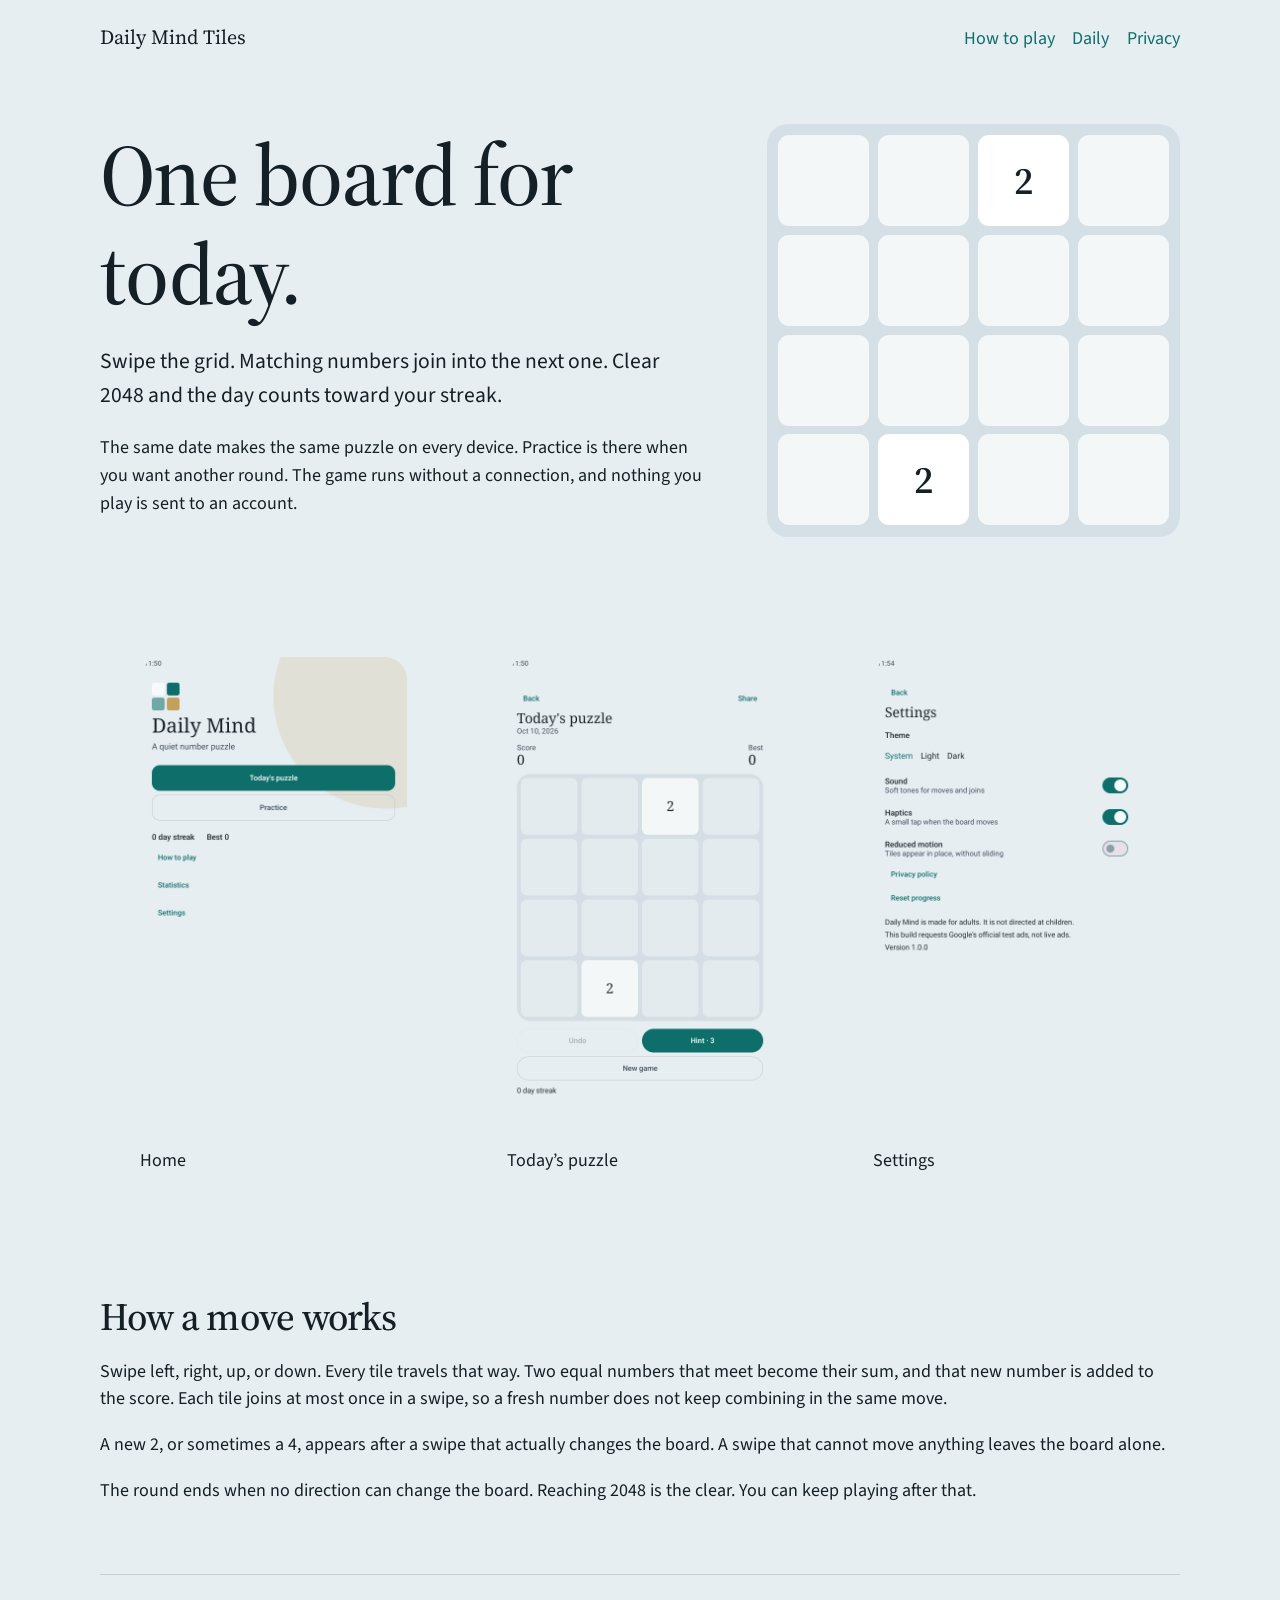
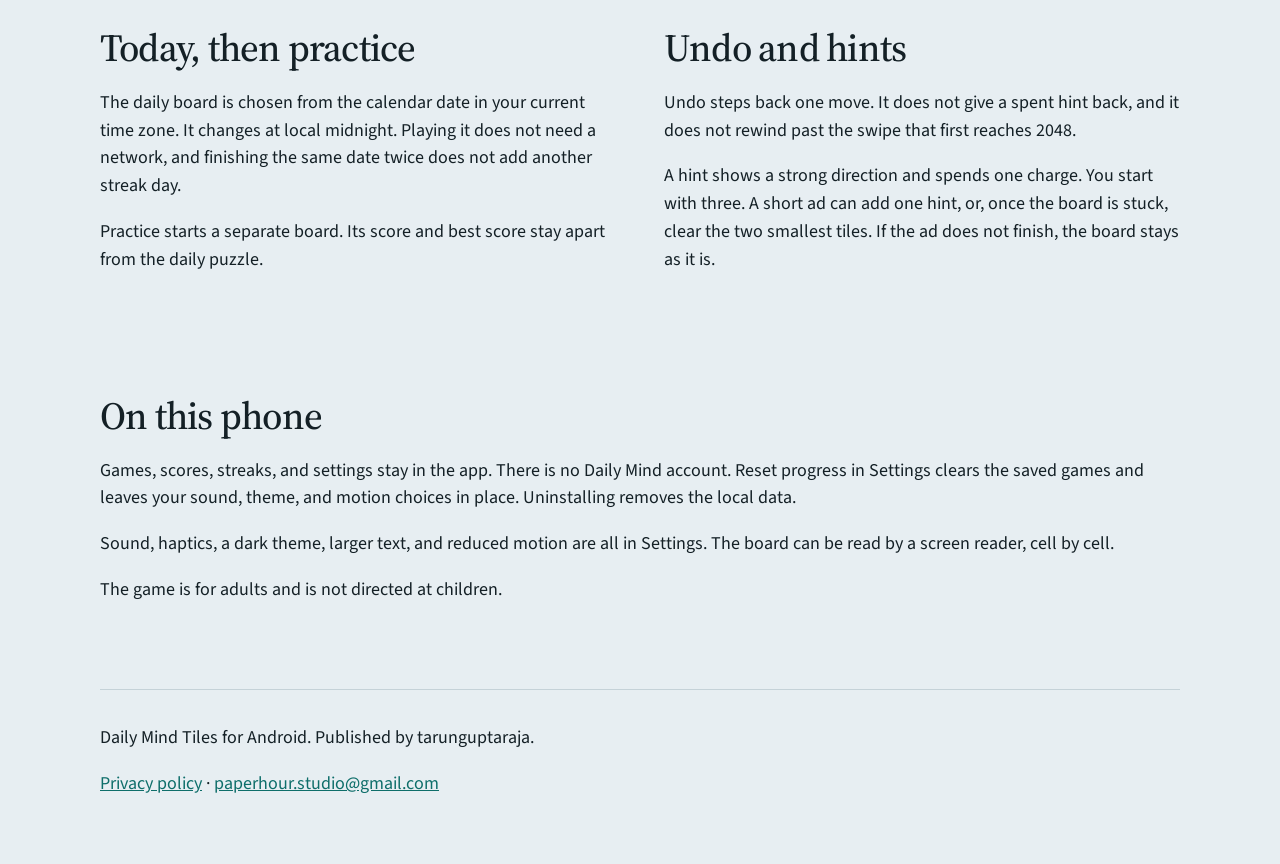
==== index.html @ 405fe765 "Publish the Daily Mind Tiles site." ====
<!DOCTYPE html>
<html lang="en">
<head>
  <meta charset="utf-8">
  <meta name="viewport" content="width=device-width, initial-scale=1">
  <title>Daily Mind Tiles</title>
  <meta name="description" content="Daily Mind Tiles is a quiet 4×4 number puzzle for Android. One daily board, offline play, and an optional rewarded hint.">
  <link rel="icon" href="favicon.svg" type="image/svg+xml">
  <link rel="preconnect" href="https://fonts.googleapis.com">
  <link rel="preconnect" href="https://fonts.gstatic.com" crossorigin>
  <link href="https://fonts.googleapis.com/css2?family=Source+Sans+3:ital,wght@0,400;0,600;1,400&family=Source+Serif+4:opsz,wght@8..60,500;8..60,600&display=swap" rel="stylesheet">
  <link rel="stylesheet" href="styles.css">
</head>
<body>
  <header class="top">
    <a class="word" href="./">Daily Mind Tiles</a>
    <nav>
      <a href="#play">How to play</a>
      <a href="#daily">Daily</a>
      <a href="privacy/">Privacy</a>
    </nav>
  </header>

  <main>
    <section class="hero">
      <div>
        <h1>One board for today.</h1>
        <p class="lead">Swipe the grid. Matching numbers join into the next one. Clear 2048 and the day counts toward your streak.</p>
        <p>The same date makes the same puzzle on every device. Practice is there when you want another round. The game runs without a connection, and nothing you play is sent to an account.</p>
      </div>
      <div class="board" role="img" aria-label="A 4 by 4 board with a 2 in the third cell of the first row and a 2 in the second cell of the last row.">
        <span></span><span></span><b>2</b><span></span>
        <span></span><span></span><span></span><span></span>
        <span></span><span></span><span></span><span></span>
        <span></span><b>2</b><span></span><span></span>
      </div>
    </section>

    <section class="shots" aria-label="Screens from the game">
      <figure>
        <img src="images/home.png" alt="Home screen with Today’s puzzle, Practice, a streak, and links to how to play, statistics, and settings.">
        <figcaption>Home</figcaption>
      </figure>
      <figure>
        <img src="images/board.png" alt="Today’s puzzle on 10 October 2026, with two tiles showing 2, score zero, undo, and three hints.">
        <figcaption>Today’s puzzle</figcaption>
      </figure>
      <figure>
        <img src="images/settings.png" alt="Settings for theme, sound, haptics, reduced motion, privacy, and reset.">
        <figcaption>Settings</figcaption>
      </figure>
    </section>

    <section id="play">
      <h2>How a move works</h2>
      <p>Swipe left, right, up, or down. Every tile travels that way. Two equal numbers that meet become their sum, and that new number is added to the score. Each tile joins at most once in a swipe, so a fresh number does not keep combining in the same move.</p>
      <p>A new 2, or sometimes a 4, appears after a swipe that actually changes the board. A swipe that cannot move anything leaves the board alone.</p>
      <p>The round ends when no direction can change the board. Reaching 2048 is the clear. You can keep playing after that.</p>
    </section>

    <section id="daily" class="split">
      <div>
        <h2>Today, then practice</h2>
        <p>The daily board is chosen from the calendar date in your current time zone. It changes at local midnight. Playing it does not need a network, and finishing the same date twice does not add another streak day.</p>
        <p>Practice starts a separate board. Its score and best score stay apart from the daily puzzle.</p>
      </div>
      <div>
        <h2>Undo and hints</h2>
        <p>Undo steps back one move. It does not give a spent hint back, and it does not rewind past the swipe that first reaches 2048.</p>
        <p>A hint shows a strong direction and spends one charge. You start with three. A short ad can add one hint, or, once the board is stuck, clear the two smallest tiles. If the ad does not finish, the board stays as it is.</p>
      </div>
    </section>

    <section>
      <h2>On this phone</h2>
      <p>Games, scores, streaks, and settings stay in the app. There is no Daily Mind account. Reset progress in Settings clears the saved games and leaves your sound, theme, and motion choices in place. Uninstalling removes the local data.</p>
      <p>Sound, haptics, a dark theme, larger text, and reduced motion are all in Settings. The board can be read by a screen reader, cell by cell.</p>
      <p>The game is for adults and is not directed at children.</p>
    </section>
  </main>

  <footer>
    <p>Daily Mind Tiles for Android. Published by tarunguptaraja.</p>
    <p><a href="privacy/">Privacy policy</a> · <a href="mailto:paperhour.studio@gmail.com">paperhour.studio@gmail.com</a></p>
  </footer>
</body>
</html>
---- styles.css ----
:root {
  --ink: #142026;
  --mist: #e7eef2;
  --paper: #f7fafb;
  --teal: #0e6e6a;
  --sand: #c4a15a;
  --line: #c5d2d8;
  --empty: #f3f7f8;
}

* { box-sizing: border-box; }

html { scroll-behavior: smooth; }

body {
  margin: 0;
  background: var(--mist);
  color: var(--ink);
  font-family: "Source Sans 3", "Segoe UI", sans-serif;
  font-size: 1.125rem;
  line-height: 1.55;
}

a { color: var(--teal); }
a:focus-visible, .word:focus-visible {
  outline: 3px solid var(--sand);
  outline-offset: 3px;
}

.top, main, footer {
  width: min(1080px, calc(100% - 2.5rem));
  margin-inline: auto;
}

.top {
  display: flex;
  justify-content: space-between;
  align-items: baseline;
  gap: 1.5rem;
  padding: 1.4rem 0 0.2rem;
}

.word {
  color: var(--ink);
  font-family: "Source Serif 4", Georgia, serif;
  font-size: 1.25rem;
  text-decoration: none;
}

nav { display: flex; gap: 1.1rem; }
nav a { text-decoration: none; }

h1, h2 {
  font-family: "Source Serif 4", Georgia, serif;
  font-weight: 500;
  letter-spacing: -0.02em;
  line-height: 1.15;
}

h1 { font-size: clamp(3rem, 7vw, 5.4rem); margin: 0 0 1rem; }
h2 { font-size: clamp(1.8rem, 3vw, 2.4rem); margin: 0 0 0.7rem; }

.lead { font-size: 1.35rem; max-width: 36rem; }

main { padding: 2rem 0 1rem; }
main section { padding: 3.2rem 0; }

.hero {
  display: grid;
  grid-template-columns: minmax(0, 1.2fr) minmax(16rem, 0.8fr);
  gap: 3rem;
  align-items: center;
  padding-top: 2.2rem;
}

.board {
  display: grid;
  grid-template-columns: repeat(4, 1fr);
  gap: 0.55rem;
  padding: 0.7rem;
  background: #d5e0e6;
  border-radius: 1.3rem;
}

.board span, .board b {
  aspect-ratio: 1;
  border-radius: 0.7rem;
  display: grid;
  place-items: center;
}

.board span { background: var(--empty); }
.board b {
  background: white;
  color: var(--ink);
  font-family: "Source Serif 4", Georgia, serif;
  font-size: clamp(1.8rem, 3vw, 2.6rem);
  font-weight: 600;
}

.shots {
  display: grid;
  grid-template-columns: repeat(3, minmax(0, 1fr));
  gap: 1.25rem;
  align-items: start;
}

.shots img {
  width: 100%;
  height: auto;
  border-radius: 1.4rem;
  background: white;
}

figcaption { margin-top: 0.45rem; }

.split {
  display: grid;
  grid-template-columns: 1fr 1fr;
  gap: 3rem;
  border-top: 1px solid var(--line);
}

footer {
  padding: 1rem 0 3rem;
  border-top: 1px solid var(--line);
}

@media (max-width: 800px) {
  .hero, .shots, .split { grid-template-columns: 1fr; }
  .top { align-items: flex-start; flex-direction: column; }
  .shots { grid-auto-flow: column; grid-auto-columns: 70%; grid-template-columns: none; overflow-x: auto; }
}

@media (prefers-reduced-motion: reduce) {
  html { scroll-behavior: auto; }
}
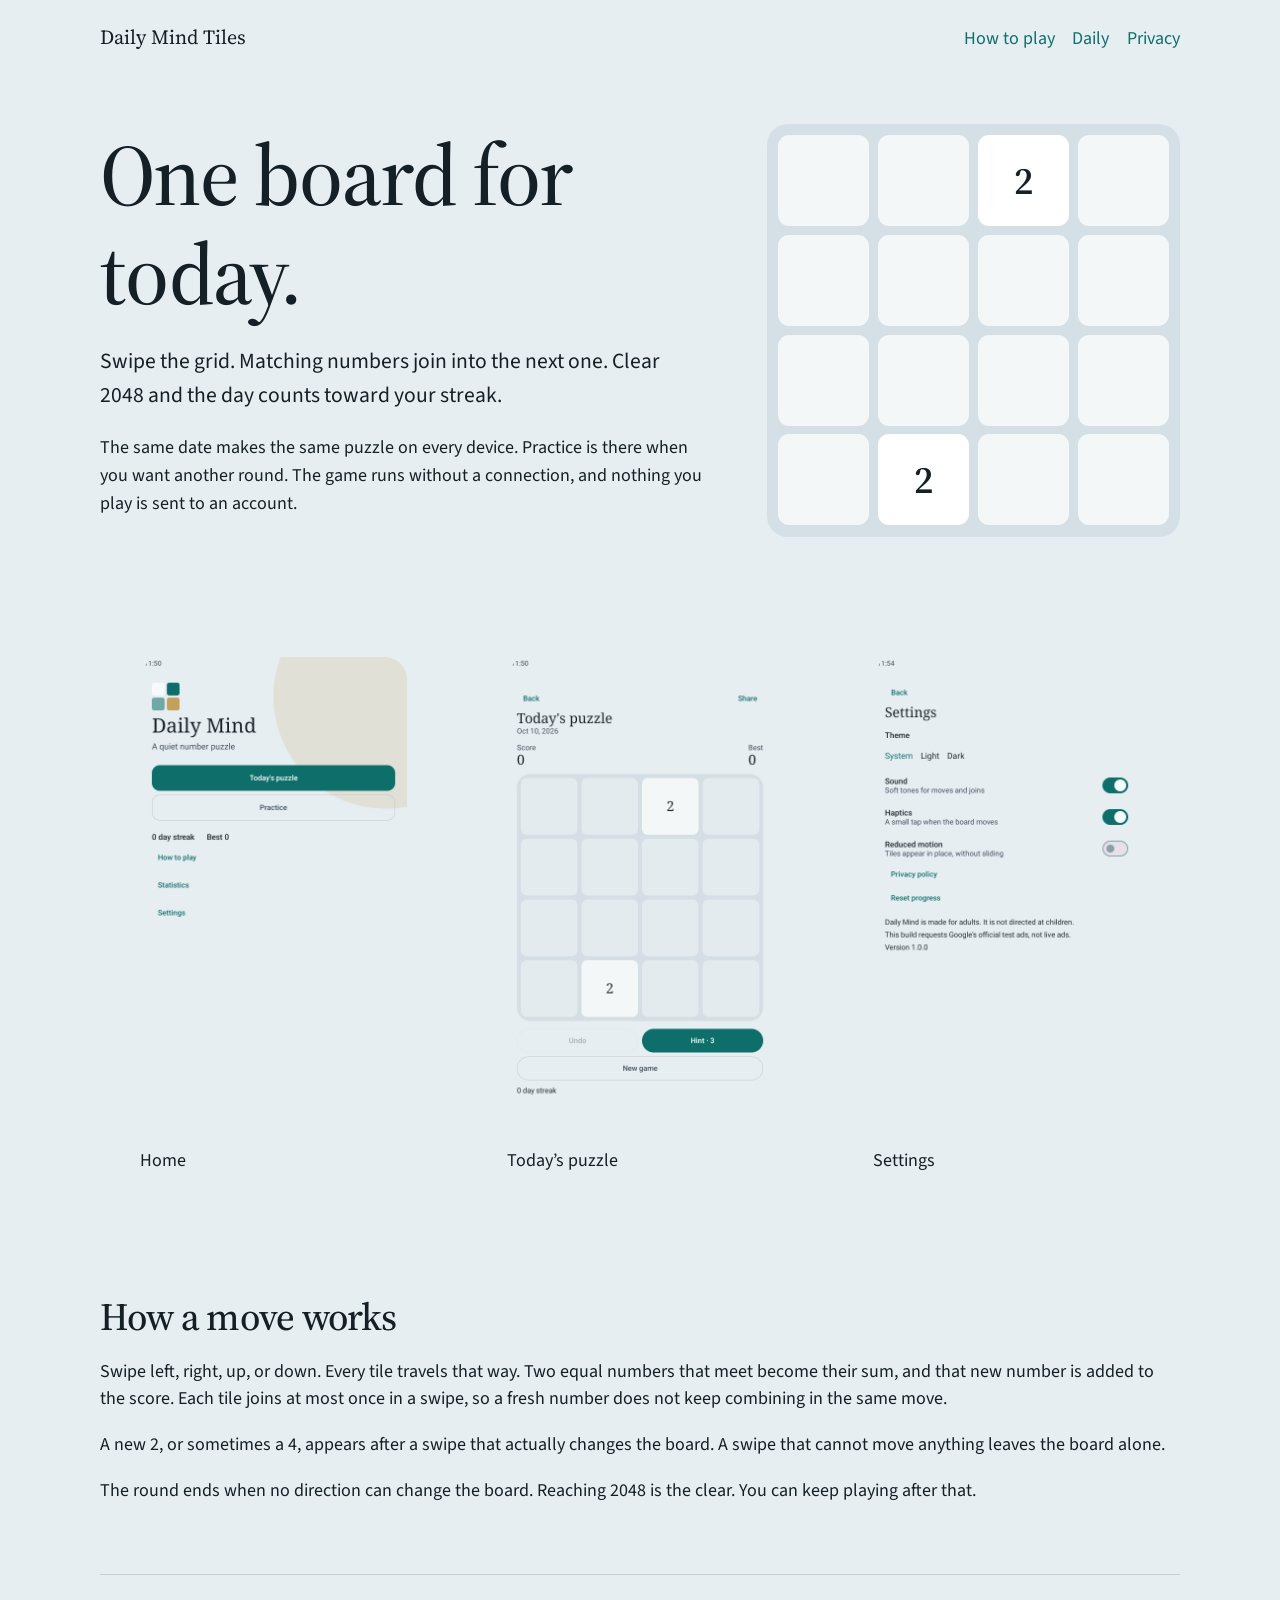
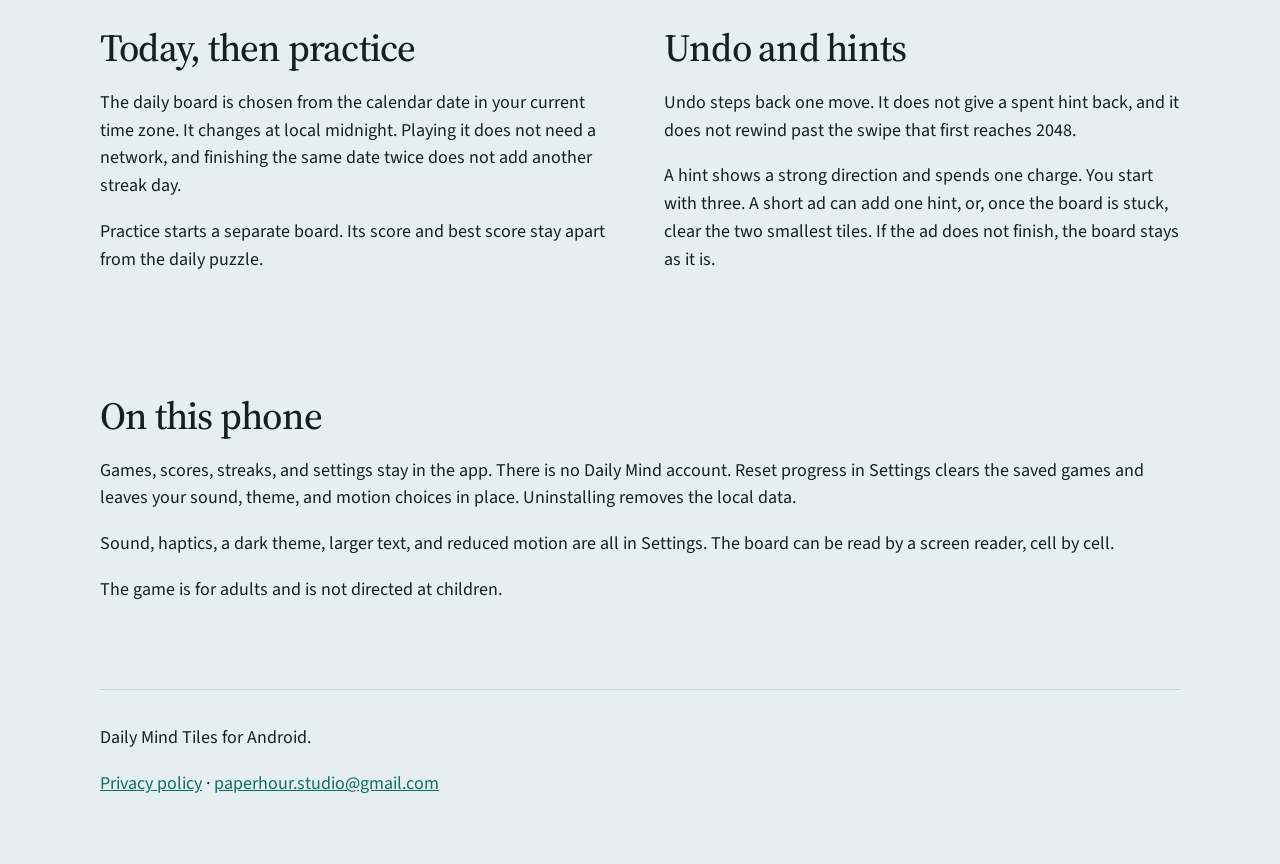
==== commit cd7685bd: "Remove the Play account name from the site." ====
--- a/index.html
+++ b/index.html
@@ -80,7 +80,7 @@
   </main>
 
   <footer>
-    <p>Daily Mind Tiles for Android. Published by tarunguptaraja.</p>
+    <p>Daily Mind Tiles for Android.</p>
     <p><a href="privacy/">Privacy policy</a> · <a href="mailto:paperhour.studio@gmail.com">paperhour.studio@gmail.com</a></p>
   </footer>
 </body>
